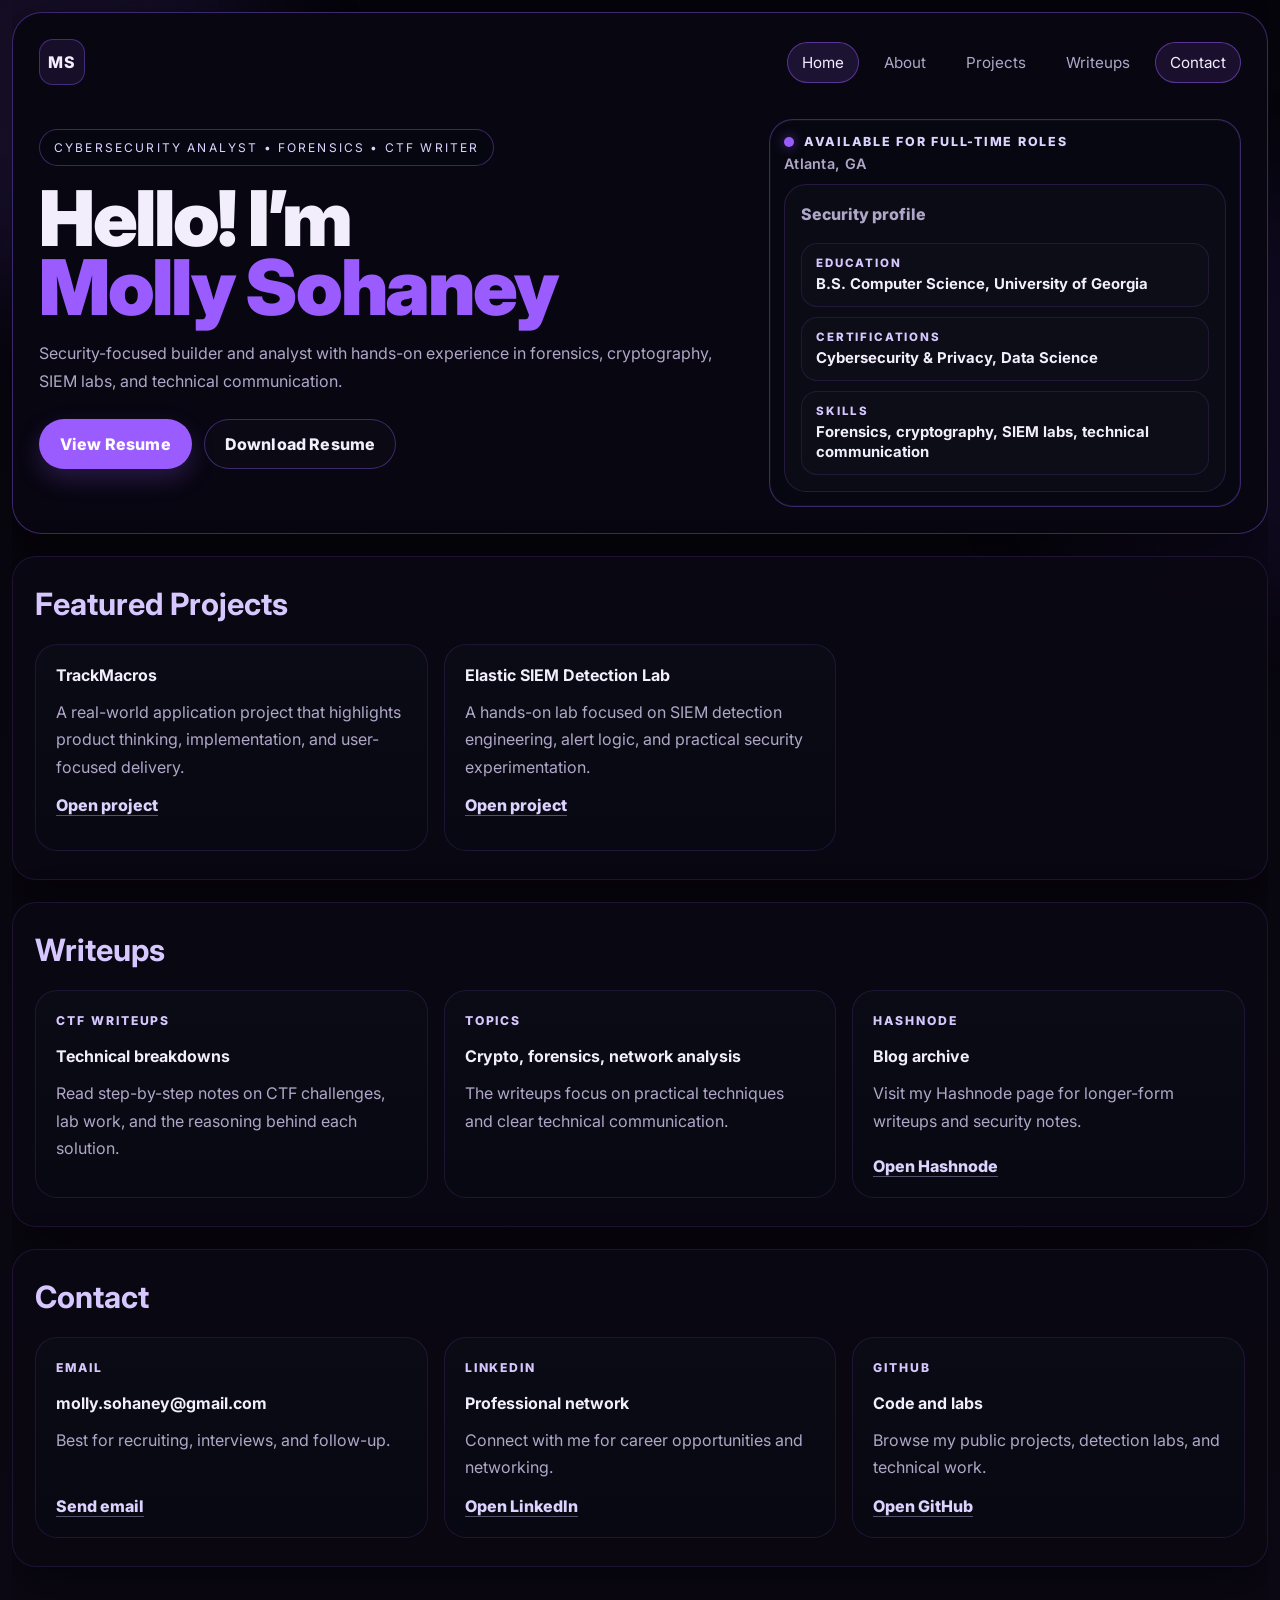
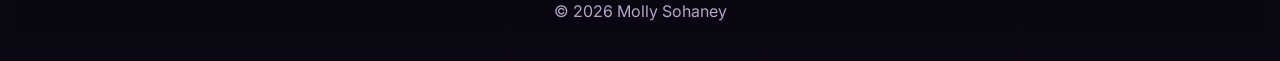
==== index.html @ af77bde2 "Refine homepage layout and sections" ====
<!DOCTYPE html>
<html lang="en">
  <head>
    <meta charset="utf-8" />
    <meta name="viewport" content="width=device-width, initial-scale=1" />
    <meta
      name="description"
      content="Molly Sohaney - Cybersecurity analyst portfolio with projects, writeups, and contact information."
    />
    <title>Molly Sohaney | Home</title>
    <link rel="preconnect" href="https://fonts.googleapis.com" />
    <link rel="preconnect" href="https://fonts.gstatic.com" crossorigin />
    <link
      href="https://fonts.googleapis.com/css2?family=Inter:wght@400;500;600;700;800;900&display=swap"
      rel="stylesheet"
    />
    <link rel="stylesheet" href="styles.css" />
  </head>
  <body>
    <div class="page">
      <div class="bg-grid"></div>
      <div class="bg-glow bg-glow-left"></div>
      <div class="bg-glow bg-glow-right"></div>

      <header class="hero" id="home">
        <nav class="nav">
          <a class="brand" href="index.html" aria-label="Home">MS</a>
          <div class="nav-links">
            <a class="nav-link" href="index.html">Home</a>
            <a class="nav-link" href="about.html">About</a>
            <a class="nav-link" href="projects.html">Projects</a>
            <a class="nav-link" href="writeups.html">Writeups</a>
            <a class="nav-link nav-cta" href="contact.html">Contact</a>
          </div>
        </nav>

        <div class="hero-grid">
          <section class="hero-copy">
            <p class="badge">Cybersecurity Analyst • Forensics • CTF Writer</p>
            <h1>
              Hello! I’m
              <span>Molly Sohaney</span>
            </h1>
            <p class="lede">
              Security-focused builder and analyst with hands-on experience in
              forensics, cryptography, SIEM labs, and technical communication.
            </p>

            <div class="hero-actions">
              <a class="button button-primary" href="Molly%20Sohaney%20Resume%20Cybersecurity.pdf" target="_blank" rel="noreferrer">View Resume</a>
              <a class="button button-secondary" href="Molly%20Sohaney%20Resume%20Cybersecurity.pdf" download>Download Resume</a>
            </div>
          </section>

          <a class="hero-panel hero-panel-link" href="about.html" aria-label="About me">
            <div class="panel-topbar">
              <span class="status-dot"></span>
              <span>AVAILABLE FOR FULL-TIME ROLES</span>
            </div>
            <p class="panel-location">Atlanta, GA</p>

            <div class="panel-card">
              <p class="panel-kicker">Security profile</p>
              <div class="profile-list">
                <div class="profile-item">
                  <span>Education</span>
                  <strong>B.S. Computer Science, University of Georgia</strong>
                </div>
                <div class="profile-item">
                  <span>Certifications</span>
                  <strong>Cybersecurity &amp; Privacy, Data Science</strong>
                </div>
                <div class="profile-item">
                  <span>Skills</span>
                  <strong>Forensics, cryptography, SIEM labs, technical communication</strong>
                </div>
              </div>
            </div>
          </a>
        </div>
      </header>

      <main>
        <section class="section featured-projects">
          <div class="section-heading">
            <h3><a class="section-title-link" href="projects.html">Featured Projects</a></h3>
          </div>
          <div class="content-grid featured-grid">
            <article class="content-card featured-card">
              <h4>TrackMacros</h4>
              <p>
                A real-world application project that highlights product thinking,
                implementation, and user-focused delivery.
              </p>
              <a
                href="https://www.trackmacros.app"
                target="_blank"
                rel="noreferrer"
              >
                Open project
              </a>
            </article>

            <article class="content-card featured-card">
              <h4>Elastic SIEM Detection Lab</h4>
              <p>
                A hands-on lab focused on SIEM detection engineering, alert logic,
                and practical security experimentation.
              </p>
              <a
                href="https://github.com/MollySohaney/elastic-siem-detection-lab"
                target="_blank"
                rel="noreferrer"
              >
                Open project
              </a>
            </article>
          </div>
        </section>

        <section class="section">
          <div class="section-heading">
            <h3><a class="section-title-link" href="writeups.html">Writeups</a></h3>
          </div>
          <div class="content-grid">
            <article class="content-card">
              <p class="card-label">CTF Writeups</p>
              <h4>Technical breakdowns</h4>
              <p>
                Read step-by-step notes on CTF challenges, lab work, and the
                reasoning behind each solution.
              </p>
            </article>
            <article class="content-card">
              <p class="card-label">Topics</p>
              <h4>Crypto, forensics, network analysis</h4>
              <p>
                The writeups focus on practical techniques and clear technical
                communication.
              </p>
            </article>
            <article class="content-card">
              <p class="card-label">Hashnode</p>
              <h4>Blog archive</h4>
              <p>
                Visit my Hashnode page for longer-form writeups and security
                notes.
              </p>
              <a href="https://mollysohaney.hashnode.dev" target="_blank" rel="noreferrer">Open Hashnode</a>
            </article>
          </div>
        </section>

        <section class="section">
          <div class="section-heading">
            <h3><a class="section-title-link" href="contact.html">Contact</a></h3>
          </div>
          <div class="content-grid">
            <article class="content-card">
              <p class="card-label">Email</p>
              <h4>molly.sohaney@gmail.com</h4>
              <p>Best for recruiting, interviews, and follow-up.</p>
              <a href="mailto:molly.sohaney@gmail.com">Send email</a>
            </article>
            <article class="content-card">
              <p class="card-label">LinkedIn</p>
              <h4>Professional network</h4>
              <p>Connect with me for career opportunities and networking.</p>
              <a href="https://www.linkedin.com/in/mollysohaney" target="_blank" rel="noreferrer">Open LinkedIn</a>
            </article>
            <article class="content-card">
              <p class="card-label">GitHub</p>
              <h4>Code and labs</h4>
              <p>Browse my public projects, detection labs, and technical work.</p>
              <a href="https://github.com/MollySohaney" target="_blank" rel="noreferrer">Open GitHub</a>
            </article>
          </div>
        </section>
      </main>

      <footer class="footer">
        <p>© <span id="year"></span> Molly Sohaney</p>
      </footer>
    </div>

    <script src="script.js"></script>
  </body>
</html>
---- styles.css ----
:root {
  color-scheme: dark;
  --bg: #05040a;
  --bg-2: #0b0813;
  --surface: rgba(14, 10, 24, 0.92);
  --surface-strong: rgba(9, 7, 18, 0.98);
  --text: #f2eefc;
  --muted: #b0a7c8;
  --line: rgba(162, 113, 255, 0.2);
  --line-strong: rgba(146, 92, 255, 0.38);
  --accent: #9b5cff;
  --accent-2: #d7c7ff;
  --accent-3: #7b3ff2;
  --shadow: 0 18px 50px rgba(0, 0, 0, 0.48);
  --radius: 24px;
  --max-width: 1360px;
}

* { box-sizing: border-box; }
html { scroll-behavior: smooth; }
body {
  margin: 0;
  font-family: "Inter", system-ui, sans-serif;
  color: var(--text);
  background: linear-gradient(180deg, var(--bg), var(--bg-2));
}
a { color: inherit; text-decoration: none; }
.page {
  position: relative;
  width: min(calc(100% - 24px), var(--max-width));
  margin: 0 auto;
  padding: 12px 0 24px;
  overflow: hidden;
}
.bg-grid {
  position: fixed;
  inset: 0;
  pointer-events: none;
  opacity: 0.12;
  background-image:
    linear-gradient(rgba(146, 92, 255, 0.14) 1px, transparent 1px),
    linear-gradient(90deg, rgba(146, 92, 255, 0.14) 1px, transparent 1px);
  background-size: 72px 72px;
  mask-image: linear-gradient(180deg, rgba(0, 0, 0, 0.8), transparent 90%);
}
.bg-glow {
  position: fixed;
  inset: auto;
  width: 420px;
  height: 420px;
  border-radius: 50%;
  filter: blur(60px);
  opacity: 0.12;
  pointer-events: none;
}
.bg-glow-left { top: -130px; left: -150px; background: rgba(146, 92, 255, 0.9); }
.bg-glow-right { right: -160px; top: 180px; background: rgba(108, 68, 226, 0.7); }
.hero,
.section,
.footer { position: relative; z-index: 1; }
.hero {
  display: grid;
  gap: 34px;
  padding: 26px;
  border: 1px solid var(--line-strong);
  border-radius: calc(var(--radius) + 6px);
  background: var(--surface-strong);
  box-shadow: var(--shadow);
}
.nav {
  display: flex;
  align-items: center;
  justify-content: space-between;
  gap: 16px;
}
.brand {
  display: grid;
  place-items: center;
  width: 46px;
  height: 46px;
  border-radius: 14px;
  border: 1px solid var(--line-strong);
  background: rgba(155, 92, 255, 0.1);
  font-family: "Inter", system-ui, sans-serif;
  font-weight: 800;
  letter-spacing: 0.04em;
}
.nav-links {
  display: flex;
  flex-wrap: wrap;
  align-items: center;
  gap: 10px;
  color: var(--muted);
  font-size: 0.95rem;
}
.nav-link {
  padding: 10px 14px;
  border-radius: 999px;
  border: 1px solid transparent;
  transition: 180ms ease;
}
.nav-link:hover,
.nav-link:focus-visible {
  border-color: rgba(155, 92, 255, 0.32);
  background: rgba(155, 92, 255, 0.08);
  color: var(--text);
}
.nav-link.active {
  color: var(--text);
  border-color: rgba(155, 92, 255, 0.48);
  background: rgba(155, 92, 255, 0.14);
}
.nav-cta {
  border-color: rgba(155, 92, 255, 0.5);
  background: rgba(155, 92, 255, 0.12);
  color: var(--text);
}
.nav-cta.active {
  border-color: rgba(155, 92, 255, 0.7);
  background: rgba(155, 92, 255, 0.2);
}
.hero-grid {
  display: grid;
  grid-template-columns: minmax(0, 1.2fr) minmax(320px, 0.8fr);
  gap: 22px;
  align-items: start;
}
.hero-copy {
  display: grid;
  align-content: start;
  gap: 18px;
  padding: 10px 4px 10px 0;
}
.badge,
.eyebrow {
  width: fit-content;
  margin: 0;
  letter-spacing: 0.18em;
  text-transform: uppercase;
}
.badge {
  padding: 10px 14px;
  border: 1px solid var(--line-strong);
  border-radius: 999px;
  background: rgba(7, 7, 16, 0.82);
  font-size: 0.75rem;
  color: #ddd3ff;
}
h1, h2, h3, h4 { margin: 0; }
h1 {
  font-family: "Inter", system-ui, sans-serif;
  font-size: clamp(2.6rem, 6vw, 5.2rem);
  line-height: 0.9;
  max-width: 11ch;
  font-weight: 900;
  letter-spacing: -0.03em;
  text-transform: none;
}
h1 span { display: block; color: var(--accent); }
.lede,
.section p,
.project-card p,
.panel-card p,
.panel-stat strong,
.blog-card p {
  margin: 0;
  color: var(--muted);
  line-height: 1.72;
  font-size: 1rem;
}
.hero-actions {
  display: flex;
  flex-wrap: wrap;
  gap: 12px;
  margin-top: 6px;
}
.button {
  display: inline-flex;
  align-items: center;
  justify-content: center;
  padding: 14px 20px;
  border-radius: 999px;
  border: 1px solid transparent;
  font-weight: 800;
  letter-spacing: 0.01em;
}
.button-primary {
  background: var(--accent);
  color: #fff;
  box-shadow: 0 10px 24px rgba(155, 92, 255, 0.22);
}
.button-secondary {
  border-color: var(--line-strong);
  background: rgba(255, 255, 255, 0.015);
}
.hero-panel {
  display: grid;
  gap: 12px;
  padding: 14px;
  border-radius: 24px;
  border: 1px solid var(--line-strong);
  background: rgba(8, 8, 18, 0.95);
  box-shadow: inset 0 0 0 1px rgba(255, 255, 255, 0.03);
  align-self: start;
}
.hero-panel-link {
  color: inherit;
  text-decoration: none;
  transition: 180ms ease;
}
.hero-panel-link:hover,
.hero-panel-link:focus-visible {
  border-color: rgba(155, 92, 255, 0.58);
  background: rgba(155, 92, 255, 0.08);
  transform: translateY(-1px);
}
.panel-topbar {
  display: flex;
  align-items: center;
  gap: 10px;
  color: #ddd3ff;
  font-size: 0.78rem;
  font-weight: 800;
  letter-spacing: 0.14em;
  text-transform: uppercase;
}
.panel-location {
  margin: -6px 0 0;
  color: var(--muted);
  font-size: 0.9rem;
  font-weight: 600;
  letter-spacing: 0.02em;
}
.status-dot {
  width: 10px;
  height: 10px;
  border-radius: 50%;
  background: var(--accent);
  box-shadow: 0 0 12px rgba(155, 92, 255, 0.55);
}
.panel-card {
  display: grid;
  gap: 14px;
  padding: 16px;
  border-radius: 22px;
  border: 1px solid rgba(155, 92, 255, 0.18);
  background: rgba(255, 255, 255, 0.02);
}
.profile-list {
  display: grid;
  gap: 10px;
}
.profile-item {
  display: grid;
  gap: 4px;
  padding: 12px 14px;
  border-radius: 16px;
  border: 1px solid rgba(155, 92, 255, 0.14);
  background: rgba(255, 255, 255, 0.01);
}
.profile-item span {
  font-size: 0.72rem;
  font-weight: 800;
  letter-spacing: 0.16em;
  text-transform: uppercase;
  color: var(--accent-2);
}
.profile-item strong {
  font-size: 0.93rem;
  font-weight: 700;
  color: var(--text);
  line-height: 1.35;
}
.panel-kicker,
.eyebrow,
.panel-stat span {
  margin: 0 0 10px;
  font-size: 0.75rem;
  font-weight: 800;
  color: var(--accent-2);
}
.panel-stat-grid { display: grid; gap: 12px; }
.panel-stat {
  padding: 14px 16px;
  border-radius: 18px;
  border: 1px solid rgba(155, 92, 255, 0.14);
  background: rgba(255, 255, 255, 0.01);
}
.panel-stat span,
.eyebrow {
  display: block;
  text-transform: uppercase;
  letter-spacing: 0.16em;
  color: var(--accent-2);
}
.section {
  display: grid;
  gap: 22px;
  margin-top: 22px;
  padding: 28px 22px;
  border: 1px solid rgba(155, 92, 255, 0.14);
  border-radius: var(--radius);
  background: rgba(10, 8, 18, 0.9);
  box-shadow: var(--shadow);
}
.section-heading {
  display: grid;
  gap: 10px;
}
.section-heading h3 {
  font-size: clamp(1.5rem, 2.4vw, 2.2rem);
}
.featured-projects .section-heading h3,
.section .section-heading h3 {
  color: var(--accent-2);
}
.section-title-link {
  color: inherit;
  text-decoration: none;
}
.section-title-link:hover,
.section-title-link:focus-visible {
  color: var(--text);
}
.about,
.experience,
.education {
  grid-template-columns: 0.8fr 1.2fr;
  align-items: start;
}
.project-grid {
  display: grid;
  grid-template-columns: repeat(3, minmax(0, 1fr));
  gap: 16px;
}
.project-grid-secondary { margin-top: 2px; }
.project-card,
.blog-card,
.content-card {
  display: grid;
  gap: 14px;
  grid-template-rows: auto auto 1fr auto;
  padding: 20px;
  border-radius: 22px;
  border: 1px solid rgba(155, 92, 255, 0.14);
  background:
    linear-gradient(180deg, rgba(255, 255, 255, 0.025), rgba(255, 255, 255, 0.01)),
    rgba(6, 6, 16, 0.95);
  text-align: left;
}
.timeline,
.education-grid {
  display: grid;
  gap: 14px;
}
.timeline-item,
.education-card {
  padding: 18px 20px;
  border-radius: 18px;
  border: 1px solid rgba(168, 85, 247, 0.18);
  background: rgba(255, 255, 255, 0.02);
}
.timeline-meta {
  display: grid;
  gap: 4px;
  margin-bottom: 10px;
}
.timeline-meta span:first-child {
  color: var(--accent-2);
  font-size: 0.76rem;
  font-weight: 800;
  letter-spacing: 0.16em;
  text-transform: uppercase;
}
.timeline-meta span:last-child,
.education-card h4 {
  font-family: "Orbitron", sans-serif;
  text-transform: uppercase;
  letter-spacing: 0.04em;
  font-size: 0.95rem;
}
.education-card p { margin: 0 0 10px; }
.education-card p:last-child { margin-bottom: 0; }
.project-card h4 {
  font-family: "Inter", system-ui, sans-serif;
  font-size: 1.05rem;
  text-transform: uppercase;
  letter-spacing: -0.01em;
}
.project-card a,
.blog-card a,
.contact-links a,
.featured-card a,
.content-card a {
  width: fit-content;
  font-weight: 800;
  color: #ddd3ff;
  border-bottom: 1px solid rgba(221, 211, 255, 0.36);
}
.content-grid {
  display: grid;
  grid-template-columns: repeat(3, minmax(0, 1fr));
  gap: 16px;
}
.content-card p { margin: 0; }
.content-card .card-label {
  color: var(--accent-2);
  font-size: 0.76rem;
  font-weight: 800;
  letter-spacing: 0.16em;
  text-transform: uppercase;
}
.content-card a { width: fit-content; font-weight: 800; color: #ddd3ff; border-bottom: 1px solid rgba(221, 211, 255, 0.36); align-self: end; }
.split { grid-template-columns: 0.7fr 1.3fr; }
.contact { grid-template-columns: 0.8fr 1.2fr; align-items: start; }
.contact-links { display: flex; flex-wrap: wrap; gap: 18px; }
.footer {
  padding: 18px 8px 0;
  color: var(--muted);
  text-align: center;
}
@media (max-width: 980px) {
  .hero-grid,
  .page-hero-grid,
  .featured-grid,
  .about,
  .split,
  .contact,
  .project-grid,
  .content-grid,
  .experience,
  .education {
    grid-template-columns: 1fr;
  }
}
@media (max-width: 680px) {
  .page { width: min(calc(100% - 18px), var(--max-width)); padding-top: 10px; }
  .hero,
  .section { padding: 18px; }
  .nav { flex-direction: column; align-items: flex-start; }
  .nav-links { gap: 12px; }
  .button { width: 100%; }
  h1 { font-size: clamp(2.9rem, 16vw, 4.6rem); }
}
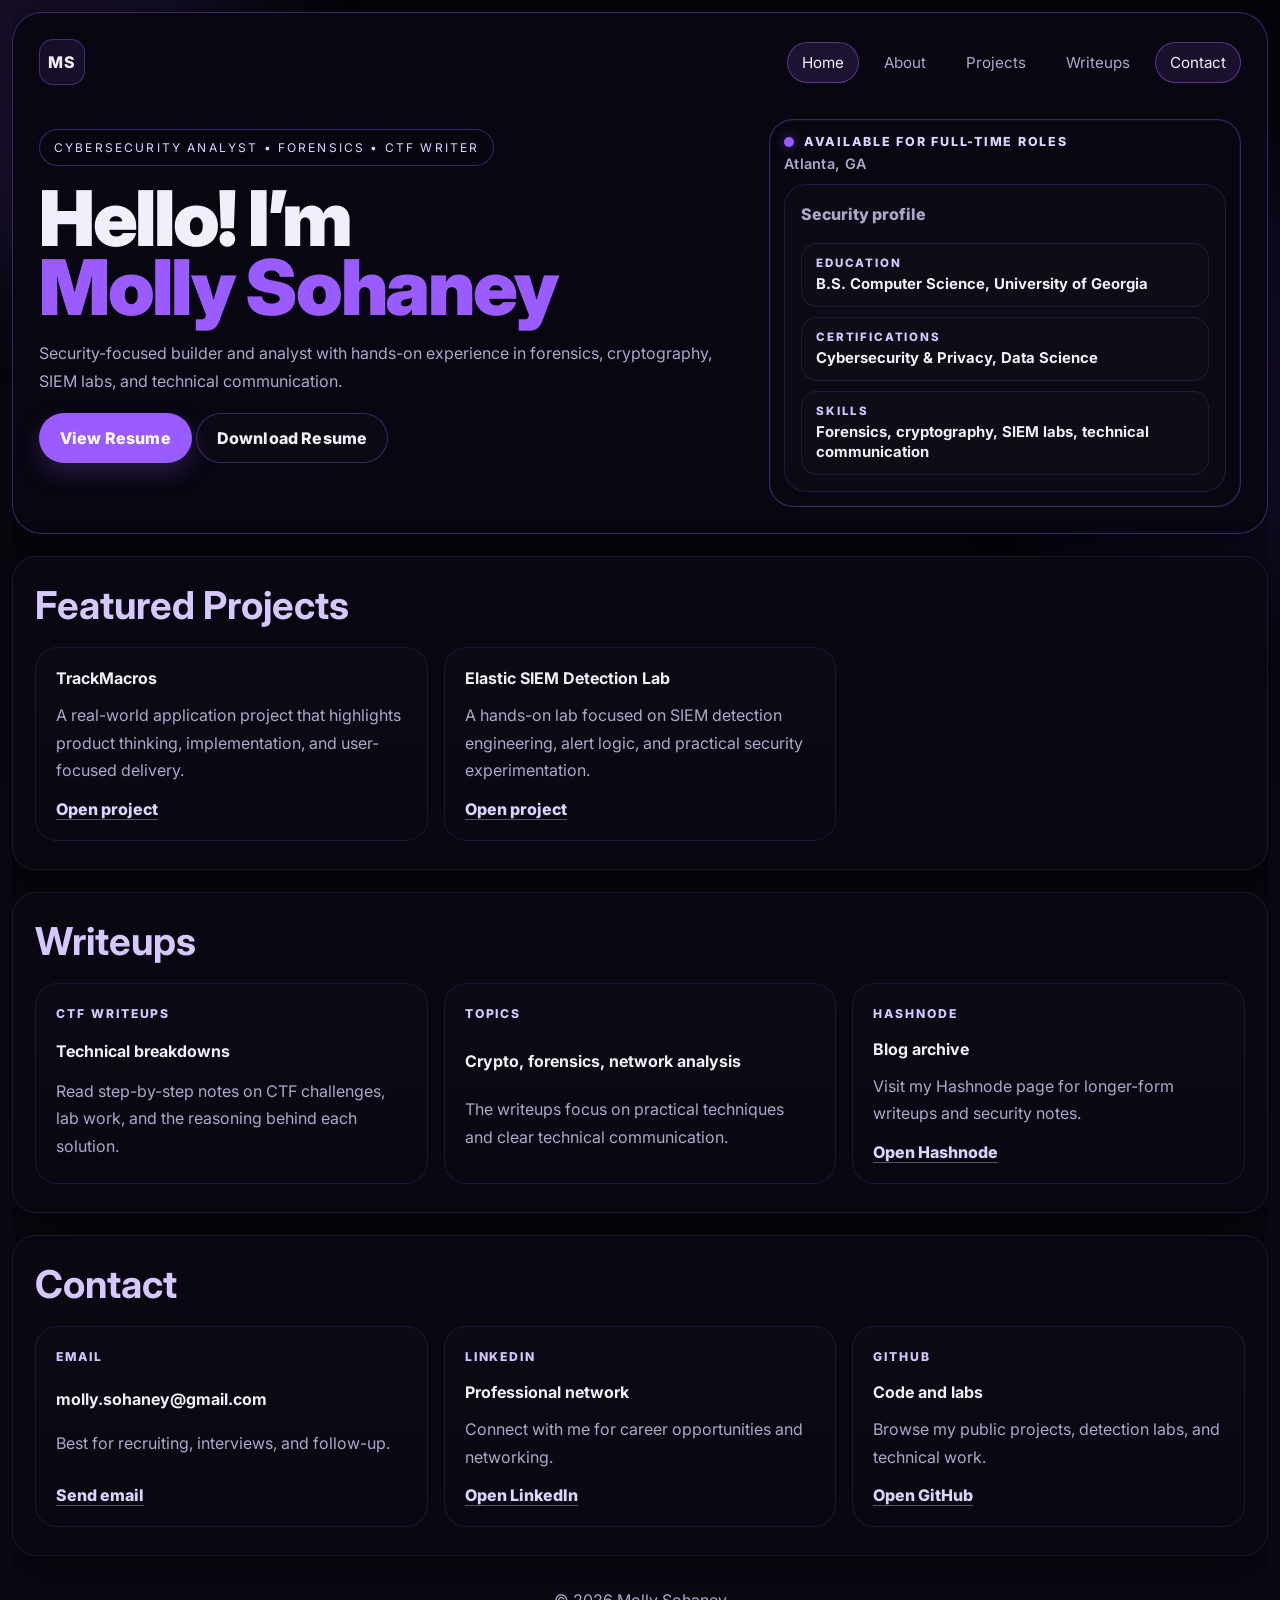
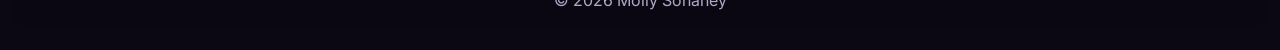
==== commit 7b218da4: "Add local documents assets" ====
--- a/index.html
+++ b/index.html
@@ -47,8 +47,8 @@
             </p>
 
             <div class="hero-actions">
-              <a class="button button-primary" href="Molly%20Sohaney%20Resume%20Cybersecurity.pdf" target="_blank" rel="noreferrer">View Resume</a>
-              <a class="button button-secondary" href="Molly%20Sohaney%20Resume%20Cybersecurity.pdf" download>Download Resume</a>
+              <a class="button button-primary" href="documents/Molly%20Sohaney%20Resume%20Cybersecurity.pdf" target="_blank" rel="noreferrer">View Resume</a>
+              <a class="button button-secondary" href="documents/Molly%20Sohaney%20Resume%20Cybersecurity.pdf" download>Download Resume</a>
             </div>
           </section>
 
--- a/styles.css
+++ b/styles.css
@@ -125,6 +125,9 @@
   gap: 22px;
   align-items: start;
 }
+.contact-hero {
+  grid-template-columns: minmax(0, 1fr);
+}
 .hero-copy {
   display: grid;
   align-content: start;
@@ -168,12 +171,6 @@
   line-height: 1.72;
   font-size: 1rem;
 }
-.hero-actions {
-  display: flex;
-  flex-wrap: wrap;
-  gap: 12px;
-  margin-top: 6px;
-}
 .button {
   display: inline-flex;
   align-items: center;
@@ -203,17 +200,61 @@
   box-shadow: inset 0 0 0 1px rgba(255, 255, 255, 0.03);
   align-self: start;
 }
+
+.writeups-section {
+  gap: 18px;
+}
+
+.blog-home-link {
+  width: fit-content;
+  font-weight: 800;
+  color: #ddd3ff;
+  border-bottom: 0;
+}
+
+.blog-home-link:hover,
+.blog-home-link:focus-visible {
+  color: var(--text);
+}
+
+.series-card {
+  display: grid;
+  gap: 6px;
+  padding: 18px 20px;
+  border-radius: 22px;
+  border: 1px solid rgba(155, 92, 255, 0.14);
+  background:
+    linear-gradient(180deg, rgba(255, 255, 255, 0.025), rgba(255, 255, 255, 0.01)),
+    rgba(6, 6, 16, 0.95);
+  overflow: hidden;
+  text-align: left;
+  transition: 180ms ease;
+}
+
+.series-card strong {
+  font-size: 1.03rem;
+  letter-spacing: -0.01em;
+}
+
+.series-card:hover,
+.series-card:focus-visible {
+  background: rgba(155, 92, 255, 0.06);
+  transform: translateY(-1px);
+}
+
 .hero-panel-link {
   color: inherit;
   text-decoration: none;
   transition: 180ms ease;
 }
+
 .hero-panel-link:hover,
 .hero-panel-link:focus-visible {
   border-color: rgba(155, 92, 255, 0.58);
   background: rgba(155, 92, 255, 0.08);
   transform: translateY(-1px);
 }
+
 .panel-topbar {
   display: flex;
   align-items: center;
@@ -224,6 +265,7 @@
   letter-spacing: 0.14em;
   text-transform: uppercase;
 }
+
 .panel-location {
   margin: -6px 0 0;
   color: var(--muted);
@@ -231,6 +273,7 @@
   font-weight: 600;
   letter-spacing: 0.02em;
 }
+
 .status-dot {
   width: 10px;
   height: 10px;
@@ -238,6 +281,7 @@
   background: var(--accent);
   box-shadow: 0 0 12px rgba(155, 92, 255, 0.55);
 }
+
 .panel-card {
   display: grid;
   gap: 14px;
@@ -246,10 +290,12 @@
   border: 1px solid rgba(155, 92, 255, 0.18);
   background: rgba(255, 255, 255, 0.02);
 }
+
 .profile-list {
   display: grid;
   gap: 10px;
 }
+
 .profile-item {
   display: grid;
   gap: 4px;
@@ -258,6 +304,7 @@
   border: 1px solid rgba(155, 92, 255, 0.14);
   background: rgba(255, 255, 255, 0.01);
 }
+
 .profile-item span {
   font-size: 0.72rem;
   font-weight: 800;
@@ -265,28 +312,20 @@
   text-transform: uppercase;
   color: var(--accent-2);
 }
+
 .profile-item strong {
   font-size: 0.93rem;
   font-weight: 700;
   color: var(--text);
   line-height: 1.35;
 }
-.panel-kicker,
-.eyebrow,
-.panel-stat span {
-  margin: 0 0 10px;
+
+.panel-kicker {
+  margin: 0;
   font-size: 0.75rem;
   font-weight: 800;
   color: var(--accent-2);
 }
-.panel-stat-grid { display: grid; gap: 12px; }
-.panel-stat {
-  padding: 14px 16px;
-  border-radius: 18px;
-  border: 1px solid rgba(155, 92, 255, 0.14);
-  background: rgba(255, 255, 255, 0.01);
-}
-.panel-stat span,
 .eyebrow {
   display: block;
   text-transform: uppercase;
@@ -305,10 +344,11 @@
 }
 .section-heading {
   display: grid;
-  gap: 10px;
+  gap: 4px;
 }
 .section-heading h3 {
-  font-size: clamp(1.5rem, 2.4vw, 2.2rem);
+  font-size: clamp(1.8rem, 3vw, 2.8rem);
+  line-height: 1.05;
 }
 .featured-projects .section-heading h3,
 .section .section-heading h3 {
@@ -339,7 +379,7 @@
 .content-card {
   display: grid;
   gap: 14px;
-  grid-template-rows: auto auto 1fr auto;
+  grid-template-rows: auto auto auto;
   padding: 20px;
   border-radius: 22px;
   border: 1px solid rgba(155, 92, 255, 0.14);
@@ -348,6 +388,47 @@
     rgba(6, 6, 16, 0.95);
   text-align: left;
 }
+
+.cert-card,
+.exp-card {
+  grid-template-rows: auto auto 1fr auto;
+  min-height: 185px;
+}
+
+.exp-card::after {
+  content: "";
+  display: block;
+}
+
+.exp-card {
+  padding: 16px 18px;
+  gap: 10px;
+}
+
+.exp-card h4 {
+  margin-bottom: 0;
+}
+
+.exp-card p:first-of-type {
+  margin-top: 4px;
+}
+
+.cert-card a {
+  margin-top: auto;
+}
+
+.cert-card {
+  padding: 16px 18px;
+  gap: 10px;
+}
+
+.cert-card p:nth-of-type(2) {
+  margin-top: 2px;
+}
+
+.exp-card p:last-child {
+  margin-bottom: 0;
+}
 .timeline,
 .education-grid {
   display: grid;
@@ -384,7 +465,7 @@
 .project-card h4 {
   font-family: "Inter", system-ui, sans-serif;
   font-size: 1.05rem;
-  text-transform: uppercase;
+  text-transform: none;
   letter-spacing: -0.01em;
 }
 .project-card a,
@@ -402,6 +483,14 @@
   grid-template-columns: repeat(3, minmax(0, 1fr));
   gap: 16px;
 }
+
+.clubs-section .content-grid {
+  grid-template-columns: repeat(2, minmax(0, 1fr));
+}
+
+.clubs-section .content-card {
+  min-height: 220px;
+}
 .content-card p { margin: 0; }
 .content-card .card-label {
   color: var(--accent-2);
@@ -409,6 +498,55 @@
   font-weight: 800;
   letter-spacing: 0.16em;
   text-transform: uppercase;
+}
+
+.education-primary {
+  gap: 6px;
+}
+
+.education-primary h4 {
+  margin-bottom: 0;
+}
+
+.minor-line {
+  margin-top: -6px;
+}
+.card-date {
+  margin-top: 18px;
+}
+.mini-stack {
+  display: grid;
+  gap: 10px;
+}
+
+.clubs-stack {
+  gap: 12px;
+}
+
+.mini-box {
+  padding: 14px 16px;
+  border-radius: 16px;
+  border: 1px solid rgba(155, 92, 255, 0.14);
+  background: rgba(255, 255, 255, 0.01);
+}
+
+.mini-box h4 {
+  font-size: 0.95rem;
+}
+.course-list {
+  display: grid;
+  grid-template-columns: repeat(2, minmax(0, 1fr));
+  gap: 4px 18px;
+}
+
+.course-list span {
+  color: var(--text);
+  font-size: 0.95rem;
+  line-height: 1.5;
+}
+
+.security-concepts-list {
+  gap: 6px 18px;
 }
 .content-card a { width: fit-content; font-weight: 800; color: #ddd3ff; border-bottom: 1px solid rgba(221, 211, 255, 0.36); align-self: end; }
 .split { grid-template-columns: 0.7fr 1.3fr; }
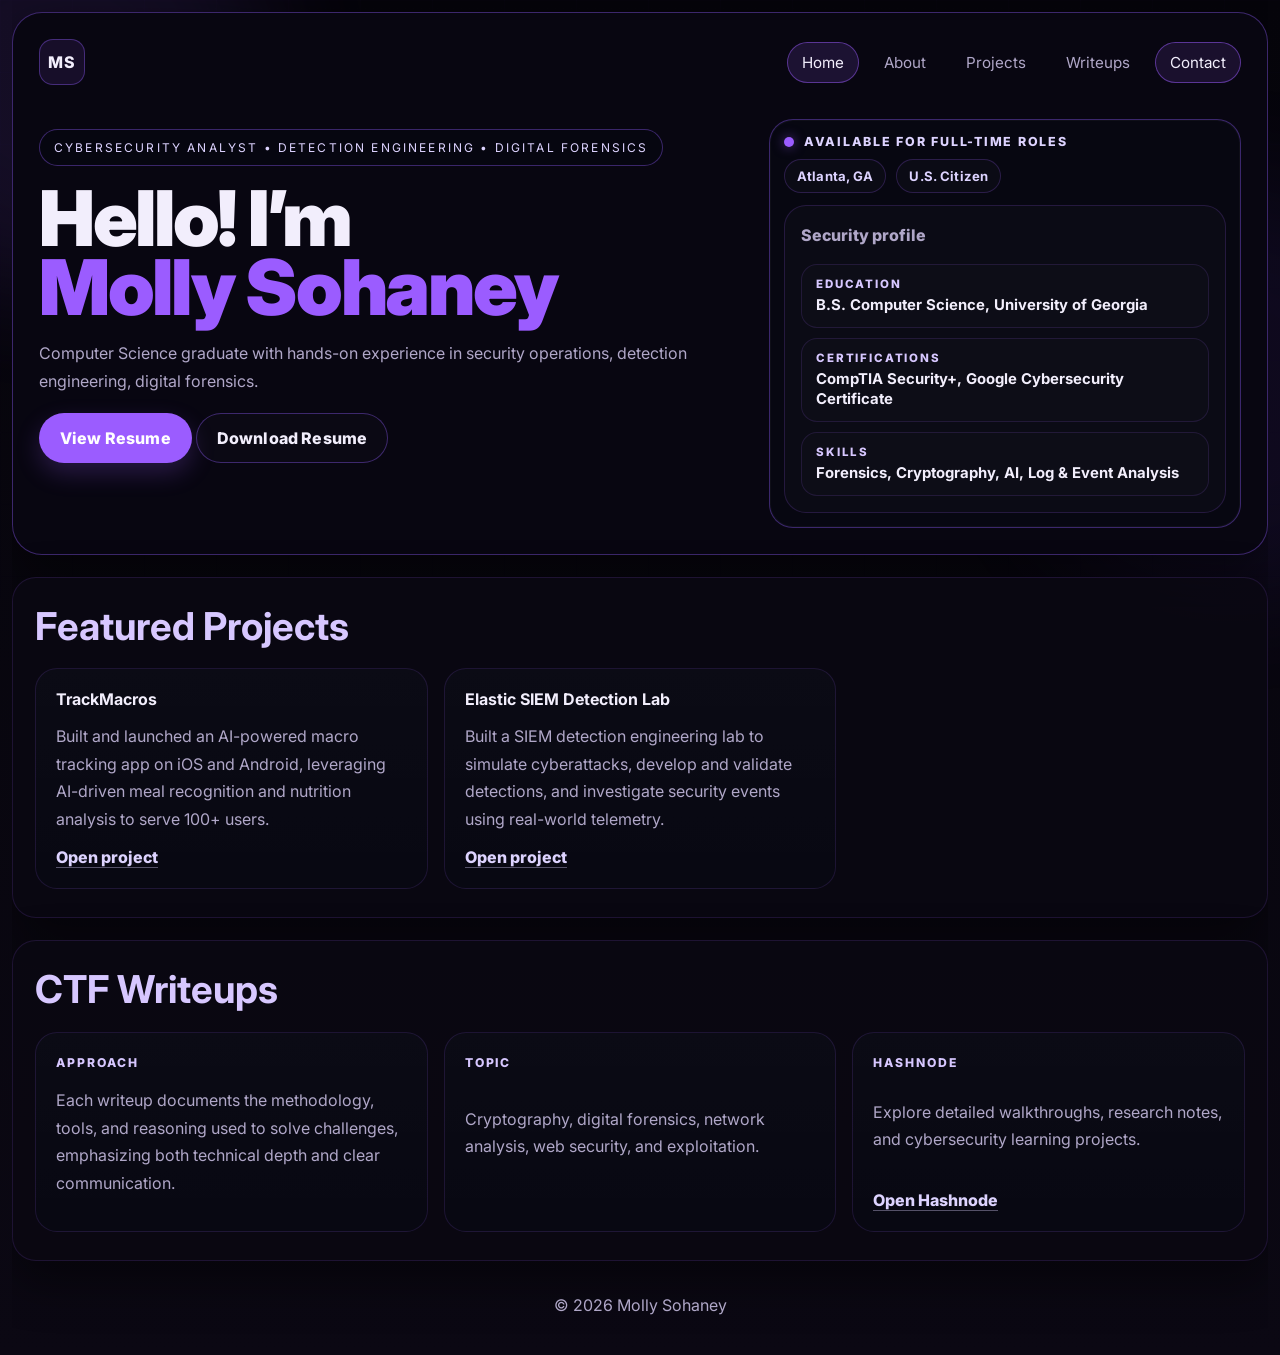
==== commit 50784c26: "Update homepage writeups section" ====
--- a/index.html
+++ b/index.html
@@ -36,14 +36,14 @@
 
         <div class="hero-grid">
           <section class="hero-copy">
-            <p class="badge">Cybersecurity Analyst • Forensics • CTF Writer</p>
+            <p class="badge">Cybersecurity Analyst • Detection Engineering • Digital Forensics</p>
             <h1>
               Hello! I’m
               <span>Molly Sohaney</span>
             </h1>
             <p class="lede">
-              Security-focused builder and analyst with hands-on experience in
-              forensics, cryptography, SIEM labs, and technical communication.
+              Computer Science graduate with hands-on experience in security
+              operations, detection engineering, digital forensics.
             </p>
 
             <div class="hero-actions">
@@ -57,7 +57,10 @@
               <span class="status-dot"></span>
               <span>AVAILABLE FOR FULL-TIME ROLES</span>
             </div>
-            <p class="panel-location">Atlanta, GA</p>
+            <div class="panel-pills">
+              <span class="panel-pill">Atlanta, GA</span>
+              <span class="panel-pill">U.S. Citizen</span>
+            </div>
 
             <div class="panel-card">
               <p class="panel-kicker">Security profile</p>
@@ -68,11 +71,11 @@
                 </div>
                 <div class="profile-item">
                   <span>Certifications</span>
-                  <strong>Cybersecurity &amp; Privacy, Data Science</strong>
+                  <strong>CompTIA Security+, Google Cybersecurity Certificate</strong>
                 </div>
                 <div class="profile-item">
                   <span>Skills</span>
-                  <strong>Forensics, cryptography, SIEM labs, technical communication</strong>
+                  <strong>Forensics, Cryptography, AI, Log &amp; Event Analysis</strong>
                 </div>
               </div>
             </div>
@@ -89,8 +92,9 @@
             <article class="content-card featured-card">
               <h4>TrackMacros</h4>
               <p>
-                A real-world application project that highlights product thinking,
-                implementation, and user-focused delivery.
+                Built and launched an AI-powered macro tracking app on iOS and
+                Android, leveraging AI-driven meal recognition and nutrition
+                analysis to serve 100+ users.
               </p>
               <a
                 href="https://www.trackmacros.app"
@@ -104,8 +108,9 @@
             <article class="content-card featured-card">
               <h4>Elastic SIEM Detection Lab</h4>
               <p>
-                A hands-on lab focused on SIEM detection engineering, alert logic,
-                and practical security experimentation.
+                Built a SIEM detection engineering lab to simulate cyberattacks,
+                develop and validate detections, and investigate security events
+                using real-world telemetry.
               </p>
               <a
                 href="https://github.com/MollySohaney/elastic-siem-detection-lab"
@@ -120,62 +125,35 @@
 
         <section class="section">
           <div class="section-heading">
-            <h3><a class="section-title-link" href="writeups.html">Writeups</a></h3>
+            <h3><a class="section-title-link" href="writeups.html">CTF Writeups</a></h3>
           </div>
           <div class="content-grid">
             <article class="content-card">
-              <p class="card-label">CTF Writeups</p>
-              <h4>Technical breakdowns</h4>
+              <p class="card-label">Approach</p>
               <p>
-                Read step-by-step notes on CTF challenges, lab work, and the
-                reasoning behind each solution.
-              </p>
-            </article>
-            <article class="content-card">
-              <p class="card-label">Topics</p>
-              <h4>Crypto, forensics, network analysis</h4>
-              <p>
-                The writeups focus on practical techniques and clear technical
+                Each writeup documents the methodology, tools, and reasoning used
+                to solve challenges, emphasizing both technical depth and clear
                 communication.
               </p>
             </article>
             <article class="content-card">
+              <p class="card-label">Topic</p>
+              <p>
+                Cryptography, digital forensics, network analysis, web security,
+                and exploitation.
+              </p>
+            </article>
+            <article class="content-card">
               <p class="card-label">Hashnode</p>
-              <h4>Blog archive</h4>
               <p>
-                Visit my Hashnode page for longer-form writeups and security
-                notes.
+                Explore detailed walkthroughs, research notes, and cybersecurity
+                learning projects.
               </p>
               <a href="https://mollysohaney.hashnode.dev" target="_blank" rel="noreferrer">Open Hashnode</a>
             </article>
           </div>
         </section>
 
-        <section class="section">
-          <div class="section-heading">
-            <h3><a class="section-title-link" href="contact.html">Contact</a></h3>
-          </div>
-          <div class="content-grid">
-            <article class="content-card">
-              <p class="card-label">Email</p>
-              <h4>molly.sohaney@gmail.com</h4>
-              <p>Best for recruiting, interviews, and follow-up.</p>
-              <a href="mailto:molly.sohaney@gmail.com">Send email</a>
-            </article>
-            <article class="content-card">
-              <p class="card-label">LinkedIn</p>
-              <h4>Professional network</h4>
-              <p>Connect with me for career opportunities and networking.</p>
-              <a href="https://www.linkedin.com/in/mollysohaney" target="_blank" rel="noreferrer">Open LinkedIn</a>
-            </article>
-            <article class="content-card">
-              <p class="card-label">GitHub</p>
-              <h4>Code and labs</h4>
-              <p>Browse my public projects, detection labs, and technical work.</p>
-              <a href="https://github.com/MollySohaney" target="_blank" rel="noreferrer">Open GitHub</a>
-            </article>
-          </div>
-        </section>
       </main>
 
       <footer class="footer">
--- a/styles.css
+++ b/styles.css
@@ -266,20 +266,33 @@
   text-transform: uppercase;
 }
 
-.panel-location {
-  margin: -6px 0 0;
-  color: var(--muted);
-  font-size: 0.9rem;
-  font-weight: 600;
-  letter-spacing: 0.02em;
-}
-
 .status-dot {
   width: 10px;
   height: 10px;
   border-radius: 50%;
   background: var(--accent);
   box-shadow: 0 0 12px rgba(155, 92, 255, 0.55);
+}
+
+.panel-pills {
+  display: flex;
+  flex-wrap: wrap;
+  gap: 10px;
+  margin-top: -2px;
+}
+
+.panel-pill {
+  display: inline-flex;
+  align-items: center;
+  justify-content: center;
+  padding: 8px 12px;
+  border-radius: 999px;
+  border: 1px solid rgba(155, 92, 255, 0.22);
+  background: rgba(255, 255, 255, 0.02);
+  color: #ddd3ff;
+  font-size: 0.82rem;
+  font-weight: 700;
+  letter-spacing: 0.01em;
 }
 
 .panel-card {
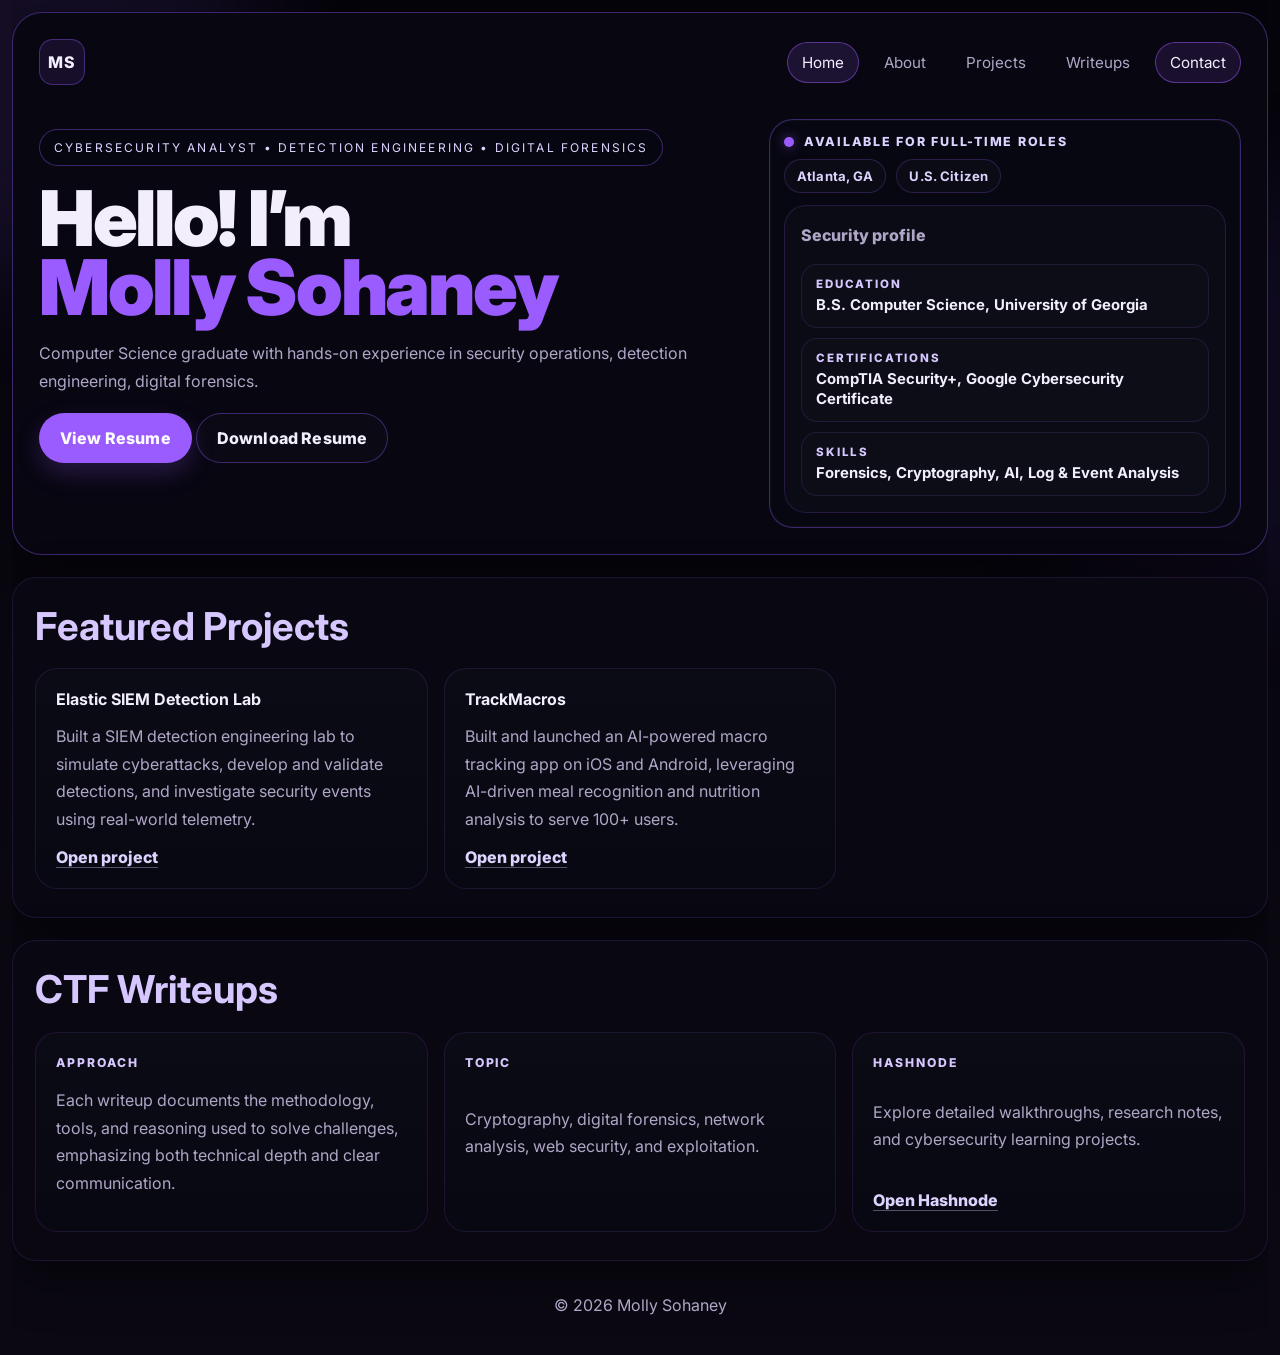
==== commit 4d3f9af6: "Update homepage and projects content" ====
--- a/index.html
+++ b/index.html
@@ -90,6 +90,22 @@
           </div>
           <div class="content-grid featured-grid">
             <article class="content-card featured-card">
+              <h4>Elastic SIEM Detection Lab</h4>
+              <p>
+                Built a SIEM detection engineering lab to simulate cyberattacks,
+                develop and validate detections, and investigate security events
+                using real-world telemetry.
+              </p>
+              <a
+                href="https://github.com/MollySohaney/elastic-siem-detection-lab"
+                target="_blank"
+                rel="noreferrer"
+              >
+                Open project
+              </a>
+            </article>
+
+            <article class="content-card featured-card">
               <h4>TrackMacros</h4>
               <p>
                 Built and launched an AI-powered macro tracking app on iOS and
@@ -98,22 +114,6 @@
               </p>
               <a
                 href="https://www.trackmacros.app"
-                target="_blank"
-                rel="noreferrer"
-              >
-                Open project
-              </a>
-            </article>
-
-            <article class="content-card featured-card">
-              <h4>Elastic SIEM Detection Lab</h4>
-              <p>
-                Built a SIEM detection engineering lab to simulate cyberattacks,
-                develop and validate detections, and investigate security events
-                using real-world telemetry.
-              </p>
-              <a
-                href="https://github.com/MollySohaney/elastic-siem-detection-lab"
                 target="_blank"
                 rel="noreferrer"
               >
--- a/styles.css
+++ b/styles.css
@@ -423,7 +423,7 @@
 }
 
 .exp-card p:first-of-type {
-  margin-top: 4px;
+  margin-top: 2px;
 }
 
 .cert-card a {
@@ -503,6 +503,30 @@
 
 .clubs-section .content-card {
   min-height: 220px;
+}
+.clubs-vertical-stack {
+  display: grid;
+  gap: 8px;
+  width: 100%;
+  justify-self: start;
+}
+
+.clubs-vertical-card {
+  gap: 6px;
+  padding: 18px 20px;
+  width: 100%;
+}
+
+.clubs-section .clubs-vertical-card {
+  min-height: auto;
+}
+
+.clubs-vertical-card h4 {
+  font-size: 1.03rem;
+  line-height: 1.2;
+  white-space: nowrap;
+  overflow: hidden;
+  text-overflow: ellipsis;
 }
 .content-card p { margin: 0; }
 .content-card .card-label {
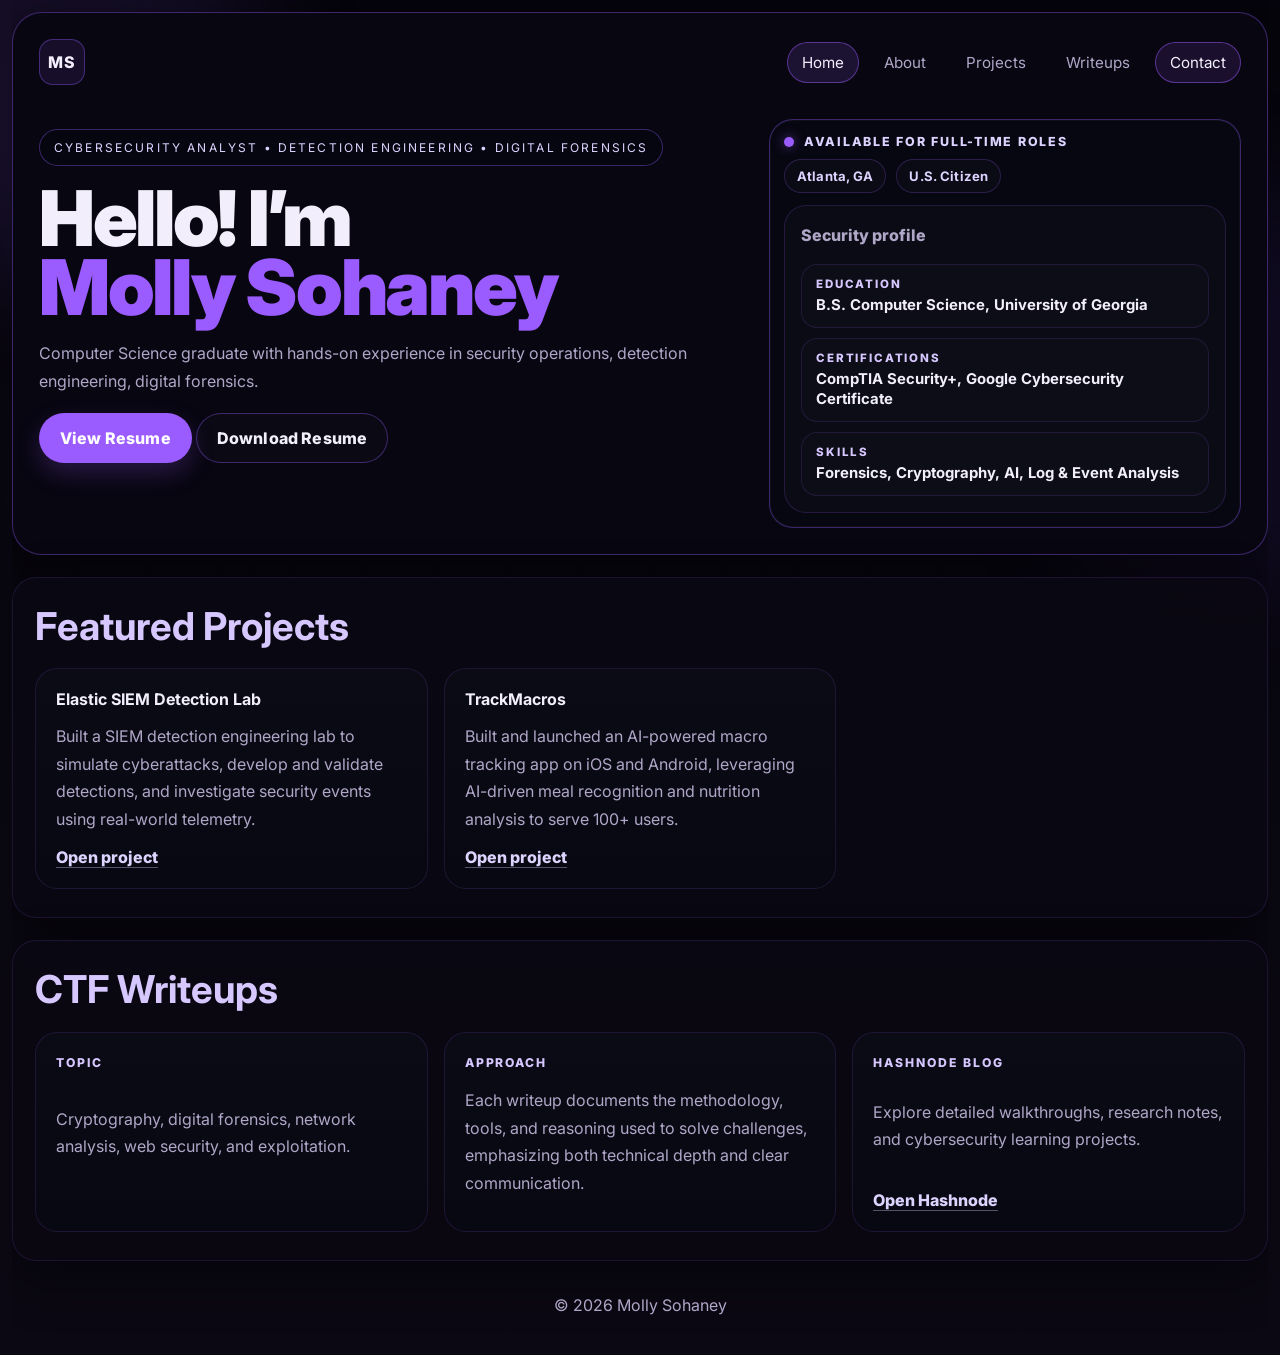
==== commit 2e0b407b: "Reorder homepage writeups cards" ====
--- a/index.html
+++ b/index.html
@@ -129,6 +129,13 @@
           </div>
           <div class="content-grid">
             <article class="content-card">
+              <p class="card-label">Topic</p>
+              <p>
+                Cryptography, digital forensics, network analysis, web security,
+                and exploitation.
+              </p>
+            </article>
+            <article class="content-card">
               <p class="card-label">Approach</p>
               <p>
                 Each writeup documents the methodology, tools, and reasoning used
@@ -137,14 +144,7 @@
               </p>
             </article>
             <article class="content-card">
-              <p class="card-label">Topic</p>
-              <p>
-                Cryptography, digital forensics, network analysis, web security,
-                and exploitation.
-              </p>
-            </article>
-            <article class="content-card">
-              <p class="card-label">Hashnode</p>
+              <p class="card-label">Hashnode Blog</p>
               <p>
                 Explore detailed walkthroughs, research notes, and cybersecurity
                 learning projects.
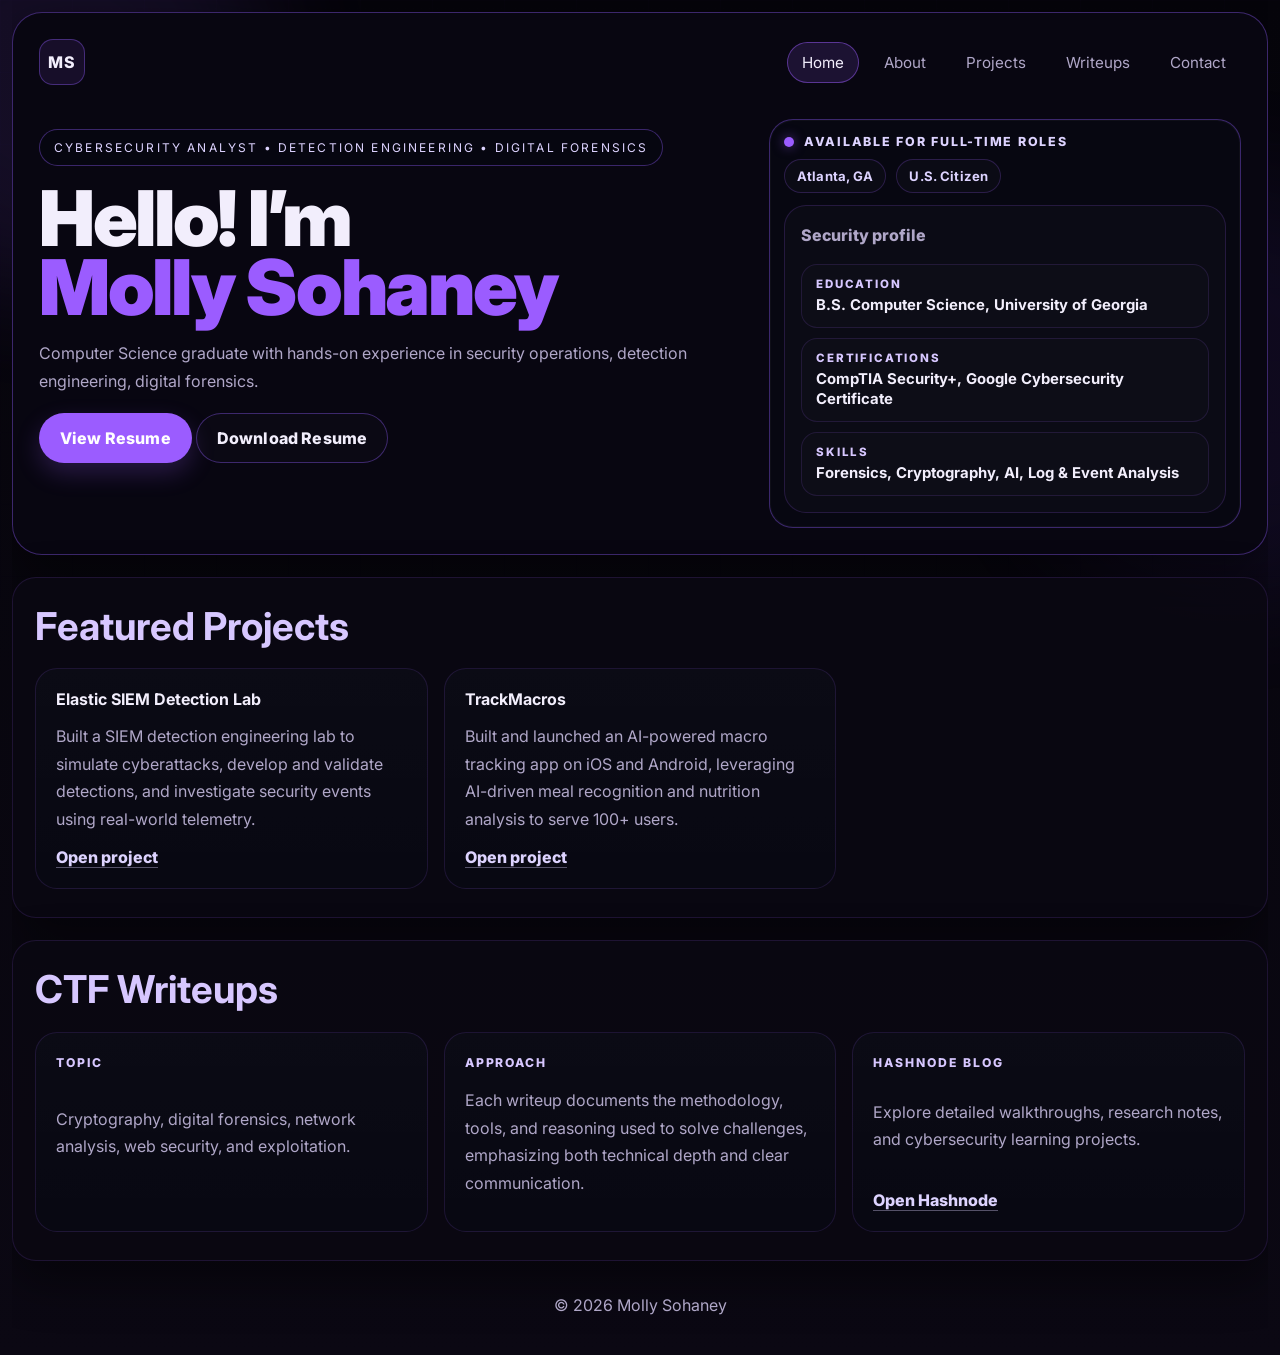
==== commit c5599c8a: "Refine site navigation and layout" ====
--- a/index.html
+++ b/index.html
@@ -30,7 +30,7 @@
             <a class="nav-link" href="about.html">About</a>
             <a class="nav-link" href="projects.html">Projects</a>
             <a class="nav-link" href="writeups.html">Writeups</a>
-            <a class="nav-link nav-cta" href="contact.html">Contact</a>
+            <a class="nav-link" href="contact.html">Contact</a>
           </div>
         </nav>
 
--- a/styles.css
+++ b/styles.css
@@ -24,6 +24,15 @@
   color: var(--text);
   background: linear-gradient(180deg, var(--bg), var(--bg-2));
 }
+body.projects-page {
+  height: 100vh;
+  overflow: hidden;
+}
+
+body.projects-page .page {
+  height: 100vh;
+  overflow: hidden;
+}
 a { color: inherit; text-decoration: none; }
 .page {
   position: relative;
@@ -109,15 +118,6 @@
   color: var(--text);
   border-color: rgba(155, 92, 255, 0.48);
   background: rgba(155, 92, 255, 0.14);
-}
-.nav-cta {
-  border-color: rgba(155, 92, 255, 0.5);
-  background: rgba(155, 92, 255, 0.12);
-  color: var(--text);
-}
-.nav-cta.active {
-  border-color: rgba(155, 92, 255, 0.7);
-  background: rgba(155, 92, 255, 0.2);
 }
 .hero-grid {
   display: grid;
